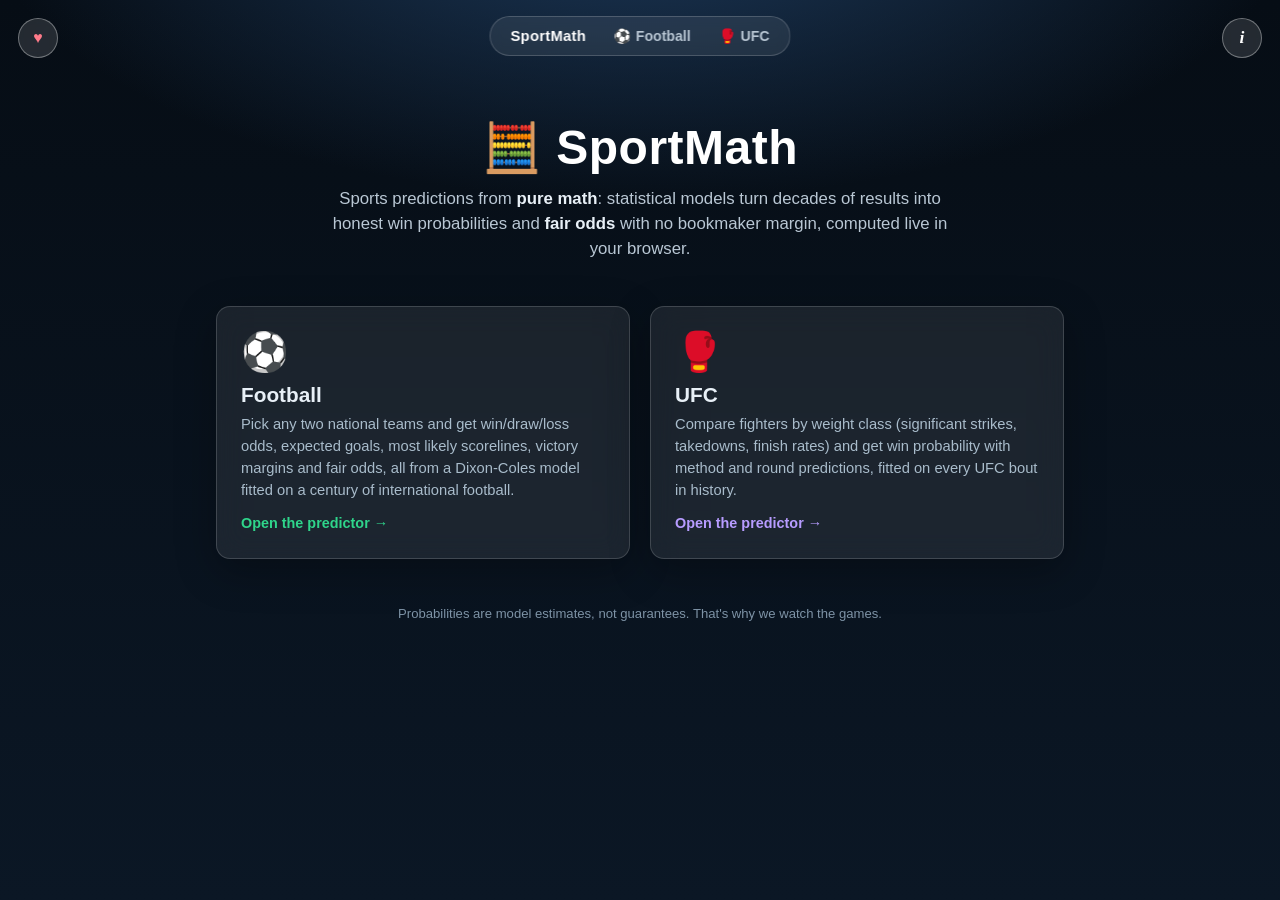
==== docs/index.html @ b3342089 "Initial commit" ====
<!DOCTYPE html>
<html lang="en">
<head>
  <meta charset="UTF-8">
  <meta name="viewport" content="width=device-width, initial-scale=1.0">
  <title>SportMath: sports predictions from pure math</title>
  <meta name="description" content="SportMath turns decades of sports data into honest win probabilities and fair odds with no bookmaker margin, everything computed live in your browser.">

  <!-- social link previews (Open Graph + Twitter) -->
  <meta property="og:type" content="website">
  <meta property="og:title" content="SportMath: sports predictions from pure math">
  <meta property="og:description" content="Honest win probabilities and fair odds computed from statistical models, live in your browser. Football now, UFC coming.">
  <meta property="og:url" content="https://xackerlud31337.github.io/worldcup-predictor/">
  <meta property="og:image" content="https://xackerlud31337.github.io/worldcup-predictor/og-home.png">
  <meta property="og:image:width" content="1200">
  <meta property="og:image:height" content="630">
  <meta name="twitter:card" content="summary_large_image">
  <meta name="twitter:title" content="SportMath: sports predictions from pure math">
  <meta name="twitter:description" content="Honest win probabilities and fair odds computed from statistical models, live in your browser.">
  <meta name="twitter:image" content="https://xackerlud31337.github.io/worldcup-predictor/og-home.png">

  <link rel="icon" href="data:image/svg+xml,<svg xmlns='http://www.w3.org/2000/svg' viewBox='0 0 100 100'><text y='.9em' font-size='90'>&#129518;</text></svg>">
  <style>
    :root {
      --bg: #060d15;
      --bg2: #0b1725;
      --ink: #16232f;
      --muted: #6b7a88;
      --line: #e4e9ee;
      --accent: #3b82f6;      /* homepage is blue; football green, UFC purple */
      --accent-dark: #2563eb;
      --radius: 14px;
    }
    * { box-sizing: border-box; }
    body {
      margin: 0;
      font-family: -apple-system, BlinkMacSystemFont, "Segoe UI", Roboto,
                   "Helvetica Neue", Arial, sans-serif;
      color: #fff;
      background:
        radial-gradient(1100px 500px at 50% -100px, #1d3a5c 0%, transparent 60%),
        linear-gradient(180deg, var(--bg) 0%, var(--bg2) 100%);
      min-height: 100vh;
    }

    /* corner buttons (glyphs from CSS so crawlers don't scrape them) */
    .info-fab {
      position: absolute;
      top: 18px;
      right: 18px;
      z-index: 60;
      width: 40px;
      height: 40px;
      border-radius: 50%;
      border: 1px solid rgba(255, 255, 255, .35);
      background: rgba(255, 255, 255, .12);
      color: #fff;
      font: italic 700 1.1rem/1 Georgia, "Times New Roman", serif;
      cursor: pointer;
      backdrop-filter: blur(4px);
      -webkit-backdrop-filter: blur(4px);
      transition: background .15s, transform .15s;
    }
    .info-fab:hover { background: rgba(255, 255, 255, .28); transform: scale(1.07); }
    .info-fab::before { content: "i"; }
    .donate-fab {
      left: 18px;
      right: auto;
      font: 700 1rem/1 -apple-system, BlinkMacSystemFont, "Segoe UI", sans-serif;
      color: #ff7b8a;
    }
    .donate-fab::before { content: "\2665"; }

    /* top nav */
    .topnav {
      position: absolute;
      top: 16px;
      left: 50%;
      transform: translateX(-50%);
      z-index: 55;
      display: flex;
      align-items: center;
      gap: 4px;
      padding: 5px 8px;
      border-radius: 999px;
      border: 1px solid rgba(255, 255, 255, .18);
      background: rgba(255, 255, 255, .08);
      backdrop-filter: blur(6px);
      -webkit-backdrop-filter: blur(6px);
      white-space: nowrap;
    }
    .nav-brand {
      padding: 6px 12px;
      font-weight: 800;
      font-size: .92rem;
      letter-spacing: .02em;
      color: #fff;
      text-decoration: none;
      border-radius: 999px;
    }
    .nav-brand:hover { background: rgba(255, 255, 255, .12); }
    .nav-item {
      padding: 6px 12px;
      font-size: .88rem;
      font-weight: 600;
      color: #b9c7d4;
      text-decoration: none;
      border-radius: 999px;
    }
    a.nav-item:hover { color: #fff; background: rgba(255, 255, 255, .12); }
    .nav-item.active { color: #fff; background: rgba(59, 130, 246, .35); }
    .nav-item.soon { cursor: default; opacity: .65; }
    .nav-item.soon i {
      font-style: normal;
      font-size: .62rem;
      font-weight: 800;
      text-transform: uppercase;
      letter-spacing: .05em;
      background: rgba(255, 255, 255, .18);
      border-radius: 999px;
      padding: 2px 6px;
      margin-left: 3px;
      vertical-align: 1px;
    }

    /* layout */
    .wrap {
      max-width: 880px;
      margin: 0 auto;
      padding: 120px 16px 48px;
      text-align: center;
    }
    h1 { margin: 0 0 10px; font-size: 3rem; letter-spacing: .5px; }
    .tagline {
      margin: 0 auto 44px;
      max-width: 620px;
      color: #b9c7d4;
      font-size: 1.05rem;
      line-height: 1.5;
    }
    .tagline b { color: #e8f0f7; }

    .sports {
      display: grid;
      grid-template-columns: 1fr 1fr;
      gap: 20px;
      text-align: left;
    }
    .sport-card {
      display: block;
      background: rgba(255, 255, 255, .08);
      border: 1px solid rgba(255, 255, 255, .16);
      backdrop-filter: blur(14px);
      -webkit-backdrop-filter: blur(14px);
      color: #e8f0f7;
      border-radius: var(--radius);
      padding: 26px 24px;
      text-decoration: none;
      box-shadow: 0 12px 40px rgba(0, 0, 0, .3);
      transition: transform .15s, box-shadow .15s, background .15s;
    }
    a.sport-card:hover {
      transform: translateY(-4px);
      background: rgba(255, 255, 255, .13);
      box-shadow: 0 18px 50px rgba(0, 0, 0, .45);
    }
    .sport-icon { font-size: 2.4rem; line-height: 1; }
    .sport-card h2 { margin: 12px 0 6px; font-size: 1.3rem; }
    .sport-card p { margin: 0; color: #a9bccb; font-size: .92rem; line-height: 1.5; }
    .sport-cta {
      display: inline-block;
      margin-top: 14px;
      font-weight: 700;
      font-size: .9rem;
      color: #2fd58b;
    }
    .sport-card.disabled { opacity: .7; cursor: default; }
    .soon-chip {
      display: inline-block;
      margin-top: 14px;
      font-size: .72rem;
      font-weight: 800;
      text-transform: uppercase;
      letter-spacing: .06em;
      background: rgba(167, 139, 250, .18); /* purple — UFC's future accent */
      color: #c4b5fd;
      border-radius: 999px;
      padding: 5px 10px;
    }

    .foot {
      margin-top: 44px;
      color: #7e93a6;
      font-size: .82rem;
      line-height: 1.6;
    }

    /* popups (shared look with the sport pages) */
    .info-overlay {
      position: fixed;
      inset: 0;
      z-index: 70;
      background: rgba(8, 18, 28, .55);
      backdrop-filter: blur(3px);
      -webkit-backdrop-filter: blur(3px);
      display: flex;
      align-items: center;
      justify-content: center;
      padding: 20px;
      animation: fadein .2s ease;
    }
    @keyframes fadein { from { opacity: 0; } }
    .info-overlay[hidden] { display: none; }
    .info-modal {
      position: relative;
      max-width: 560px;
      max-height: 82vh;
      overflow-y: auto;
      background: rgba(16, 30, 46, .88);
      backdrop-filter: blur(16px);
      -webkit-backdrop-filter: blur(16px);
      border: 1px solid rgba(255, 255, 255, .22);
      border-radius: var(--radius);
      padding: 28px 30px;
      box-shadow: 0 24px 60px rgba(0, 0, 0, .45);
      color: #e8f0f7;
      text-align: left;
    }
    .info-modal h2 { margin: 0 0 12px; font-size: 1.3rem; padding-right: 28px; }
    .info-body { margin: 0; line-height: 1.62; font-size: .95rem; }
    .info-close {
      position: absolute;
      top: 12px;
      right: 14px;
      border: none;
      background: none;
      font-size: 1.6rem;
      line-height: 1;
      color: #9fb2c2;
      cursor: pointer;
      padding: 2px 6px;
    }
    .info-close:hover { color: #fff; }
    .donate-option { margin-top: 18px; }
    .donate-label {
      display: block;
      margin-bottom: 7px;
      font-size: .78rem;
      font-weight: 700;
      text-transform: uppercase;
      letter-spacing: .06em;
      color: #9fb2c2;
    }
    .donate-row { display: flex; align-items: stretch; gap: 8px; flex-wrap: wrap; }
    .donate-row code {
      flex: 1 1 auto;
      min-width: 0;
      display: flex;
      align-items: center;
      background: rgba(255, 255, 255, .08);
      border: 1px solid rgba(255, 255, 255, .16);
      border-radius: 8px;
      padding: 9px 11px;
      font-size: .82rem;
      word-break: break-all;
    }
    .copy-btn {
      flex: none;
      display: inline-flex;
      align-items: center;
      border: 1px solid rgba(255, 255, 255, .16);
      background: rgba(255, 255, 255, .08);
      border-radius: 8px;
      padding: 8px 14px;
      font-size: .85rem;
      font-weight: 700;
      color: #e8f0f7;
      cursor: pointer;
      text-decoration: none;
      transition: border-color .15s, color .15s, background .15s;
    }
    .copy-btn:hover { border-color: var(--accent); color: #7fb0ff; }
    .copy-btn.copied { border-color: var(--accent); background: var(--accent); color: #fff; }

    @media (max-width: 640px) {
      .info-fab { width: 36px; height: 36px; top: 12px; right: 12px; }
      .donate-fab { left: 12px; right: auto; }
      .topnav { top: 12px; padding: 4px 6px; }
      .nav-txt { display: none; }
      .nav-brand { font-size: .85rem; padding: 6px 9px; }
      .nav-item { padding: 6px 9px; }
      .wrap { padding-top: 96px; }
      h1 { font-size: 2.1rem; }
      .sports { grid-template-columns: 1fr; }
      .info-overlay { padding: 12px; }
      .info-modal { padding: 20px 18px; max-height: 88vh; }
    }
    @media (hover: none) {
      body { background-attachment: scroll; }
    }
  </style>
</head>
<body>
  <button type="button" id="info-btn" class="info-fab" title="What is SportMath?" aria-label="What is SportMath?"></button>
  <button type="button" id="donate-btn" class="info-fab donate-fab" title="Support the project" aria-label="Support the project"></button>

  <nav class="topnav" aria-label="Sports">
    <a href="./" class="nav-brand">SportMath</a>
    <a href="football/" class="nav-item">&#9917;<span class="nav-txt"> Football</span></a>
    <a href="ufc/" class="nav-item">&#129354;<span class="nav-txt"> UFC</span></a>
  </nav>

  <main class="wrap">
    <h1>&#129518; SportMath</h1>
    <p class="tagline">Sports predictions from <b>pure math</b>: statistical models turn
      decades of results into honest win probabilities and <b>fair odds</b> with no bookmaker
      margin, computed live in your browser.</p>

    <div class="sports">
      <a class="sport-card" href="football/">
        <span class="sport-icon">&#9917;</span>
        <h2>Football</h2>
        <p>Pick any two national teams and get win/draw/loss odds, expected goals, most likely
          scorelines, victory margins and fair odds, all from a Dixon-Coles model fitted on a
          century of international football.</p>
        <span class="sport-cta">Open the predictor &rarr;</span>
      </a>

      <a class="sport-card" href="ufc/">
        <span class="sport-icon">&#129354;</span>
        <h2>UFC</h2>
        <p>Compare fighters by weight class (significant strikes, takedowns, finish rates)
          and get win probability with method and round predictions, fitted on every
          UFC bout in history.</p>
        <span class="sport-cta" style="color:#b79cff;">Open the predictor &rarr;</span>
      </a>
    </div>

    <footer class="foot">
      Probabilities are model estimates, not guarantees. That's why we watch the games.
    </footer>
  </main>

  <div id="info-overlay" class="info-overlay" hidden>
    <div class="info-modal" role="dialog" aria-modal="true" aria-labelledby="info-title">
      <button type="button" id="info-close" class="info-close" aria-label="Close">&times;</button>
      <h2 id="info-title">What is SportMath?</h2>
      <p class="info-body">
        SportMath is a collection of sports predictors built on one idea: <b>probabilities,
        not opinions</b>. Each sport section fits a statistical model on decades of real
        results (for football, a Dixon-Coles goal model over 30,000+ international
        matches) and turns any matchup you pick into win probabilities, expected
        scorelines and <b>fair odds</b>: the break-even betting price implied by the math,
        before any bookmaker adds their margin. Compare those fair odds with a bookmaker's
        and you can see instantly which side of the price you're on. Everything is computed
        live in your browser: no server, no login, no tracking of who you are. Each
        sport's page has its own &#9432; button explaining exactly how its model works.
        Estimates, not guarantees. That's why we watch the games.
      </p>
    </div>
  </div>

  <div id="donate-overlay" class="info-overlay" hidden>
    <div class="info-modal" role="dialog" aria-modal="true" aria-labelledby="donate-title">
      <button type="button" id="donate-close" class="info-close" aria-label="Close">&times;</button>
      <h2 id="donate-title">&#9829; Support the project</h2>
      <p class="info-body">
        SportMath is free, open and runs entirely in your browser. If it made the games
        a little more fun, you can chip in to keep it running and growing. Any
        amount is hugely appreciated!
      </p>
      <div class="donate-option">
        <span class="donate-label">&#8383; Bitcoin</span>
        <div class="donate-row">
          <code>bc1qwvxqvyzkzn9nn28hrmrd55s8ys7un9p4jnryll</code>
          <button type="button" class="copy-btn" data-copy="bc1qwvxqvyzkzn9nn28hrmrd55s8ys7un9p4jnryll">Copy</button>
        </div>
      </div>
      <div class="donate-option">
        <span class="donate-label">Revolut</span>
        <div class="donate-row">
          <code>@ivanmandev77</code>
          <button type="button" class="copy-btn" data-copy="@ivanmandev77">Copy</button>
          <a class="copy-btn" href="https://revolut.me/ivanmandev77" target="_blank" rel="noopener">Open&nbsp;&#8599;</a>
        </div>
      </div>
      <div class="donate-option">
        <span class="donate-label">Made by</span>
        <div class="donate-row">
          <code>xackerlud.com</code>
          <a class="copy-btn" href="https://www.xackerlud.com/" target="_blank" rel="noopener">Open&nbsp;&#8599;</a>
        </div>
      </div>
    </div>
  </div>

  <script>
    const infoOverlay = document.getElementById("info-overlay");
    const donateOverlay = document.getElementById("donate-overlay");
    document.getElementById("info-btn").onclick = () => { infoOverlay.hidden = false; };
    document.getElementById("info-close").onclick = () => { infoOverlay.hidden = true; };
    document.getElementById("donate-btn").onclick = () => { donateOverlay.hidden = false; };
    document.getElementById("donate-close").onclick = () => { donateOverlay.hidden = true; };
    [infoOverlay, donateOverlay].forEach((ov) => {
      ov.addEventListener("click", (e) => { if (e.target === ov) ov.hidden = true; });
    });
    document.addEventListener("keydown", (e) => {
      if (e.key === "Escape") { infoOverlay.hidden = true; donateOverlay.hidden = true; }
    });
    document.querySelectorAll(".copy-btn[data-copy]").forEach((btn) => {
      btn.onclick = async () => {
        try { await navigator.clipboard.writeText(btn.dataset.copy); }
        catch (e) {
          const ta = document.createElement("textarea");
          ta.value = btn.dataset.copy;
          document.body.appendChild(ta); ta.select();
          document.execCommand("copy"); ta.remove();
        }
        const old = btn.textContent;
        btn.textContent = "Copied!";
        btn.classList.add("copied");
        setTimeout(() => { btn.textContent = old; btn.classList.remove("copied"); }, 1500);
      };
    });
  </script>
  <!-- GoatCounter analytics -->
  <script data-goatcounter="https://xackerlud-worldcup.goatcounter.com/count"
          async src="//gc.zgo.at/count.js"></script>
</body>
</html>
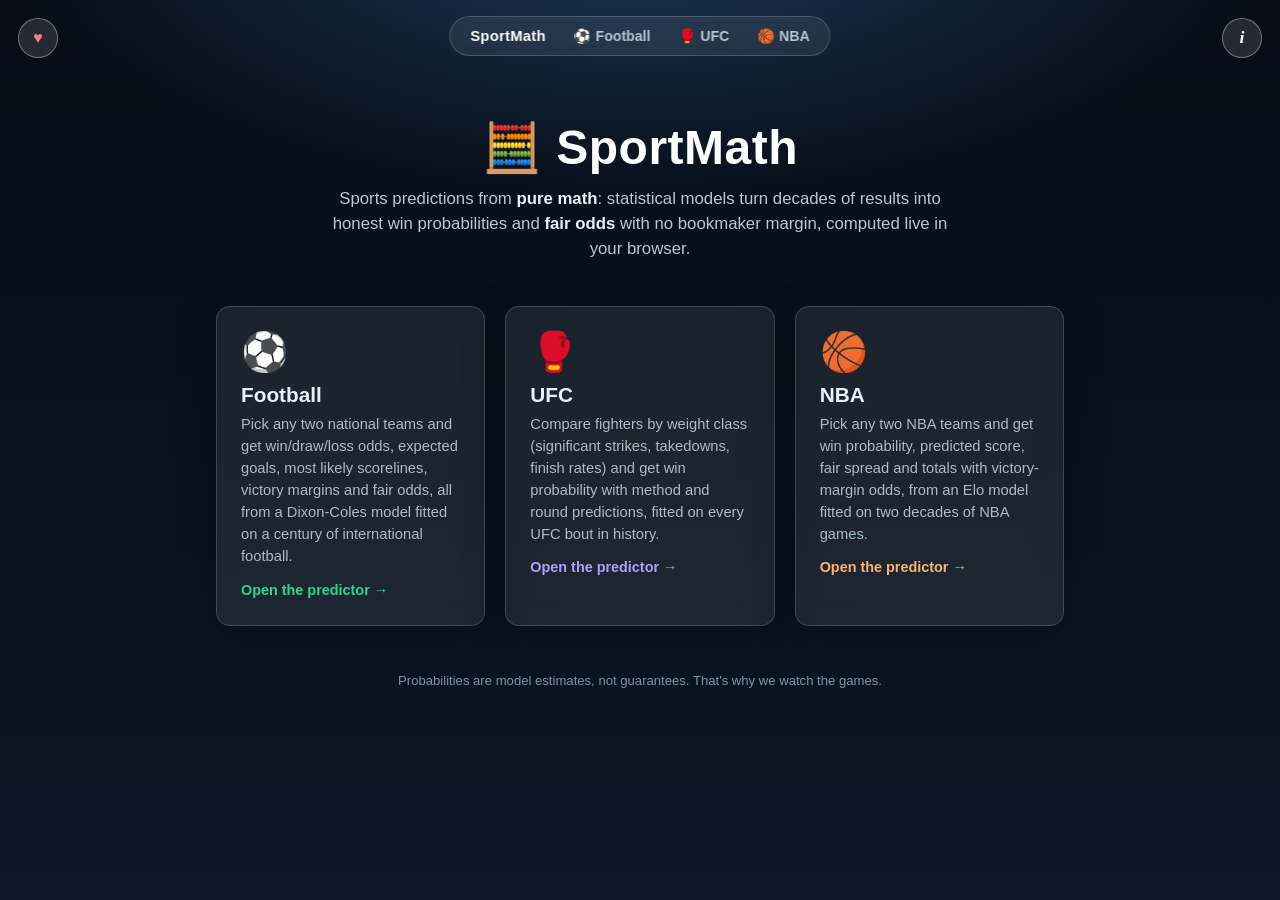
==== commit d12494bd: "Add NBA section: Elo + normal-margin model fitted on two decades of games nba_build.py downloads eve" ====
--- a/docs/index.html
+++ b/docs/index.html
@@ -9,7 +9,7 @@
   <!-- social link previews (Open Graph + Twitter) -->
   <meta property="og:type" content="website">
   <meta property="og:title" content="SportMath: sports predictions from pure math">
-  <meta property="og:description" content="Honest win probabilities and fair odds computed from statistical models, live in your browser. Football now, UFC coming.">
+  <meta property="og:description" content="Honest win probabilities and fair odds computed from statistical models, live in your browser. Football, UFC and NBA.">
   <meta property="og:url" content="https://xackerlud31337.github.io/worldcup-predictor/">
   <meta property="og:image" content="https://xackerlud31337.github.io/worldcup-predictor/og-home.png">
   <meta property="og:image:width" content="1200">
@@ -142,7 +142,7 @@
 
     .sports {
       display: grid;
-      grid-template-columns: 1fr 1fr;
+      grid-template-columns: repeat(3, 1fr);
       gap: 20px;
       text-align: left;
     }
@@ -308,6 +308,7 @@
     <a href="./" class="nav-brand">SportMath</a>
     <a href="football/" class="nav-item">&#9917;<span class="nav-txt"> Football</span></a>
     <a href="ufc/" class="nav-item">&#129354;<span class="nav-txt"> UFC</span></a>
+    <a href="nba/" class="nav-item">&#127936;<span class="nav-txt"> NBA</span></a>
   </nav>
 
   <main class="wrap">
@@ -333,6 +334,15 @@
           and get win probability with method and round predictions, fitted on every
           UFC bout in history.</p>
         <span class="sport-cta" style="color:#b79cff;">Open the predictor &rarr;</span>
+      </a>
+
+      <a class="sport-card" href="nba/">
+        <span class="sport-icon">&#127936;</span>
+        <h2>NBA</h2>
+        <p>Pick any two NBA teams and get win probability, predicted score, fair
+          spread and totals with victory-margin odds, from an Elo model fitted
+          on two decades of NBA games.</p>
+        <span class="sport-cta" style="color:#ffb26b;">Open the predictor &rarr;</span>
       </a>
     </div>
 
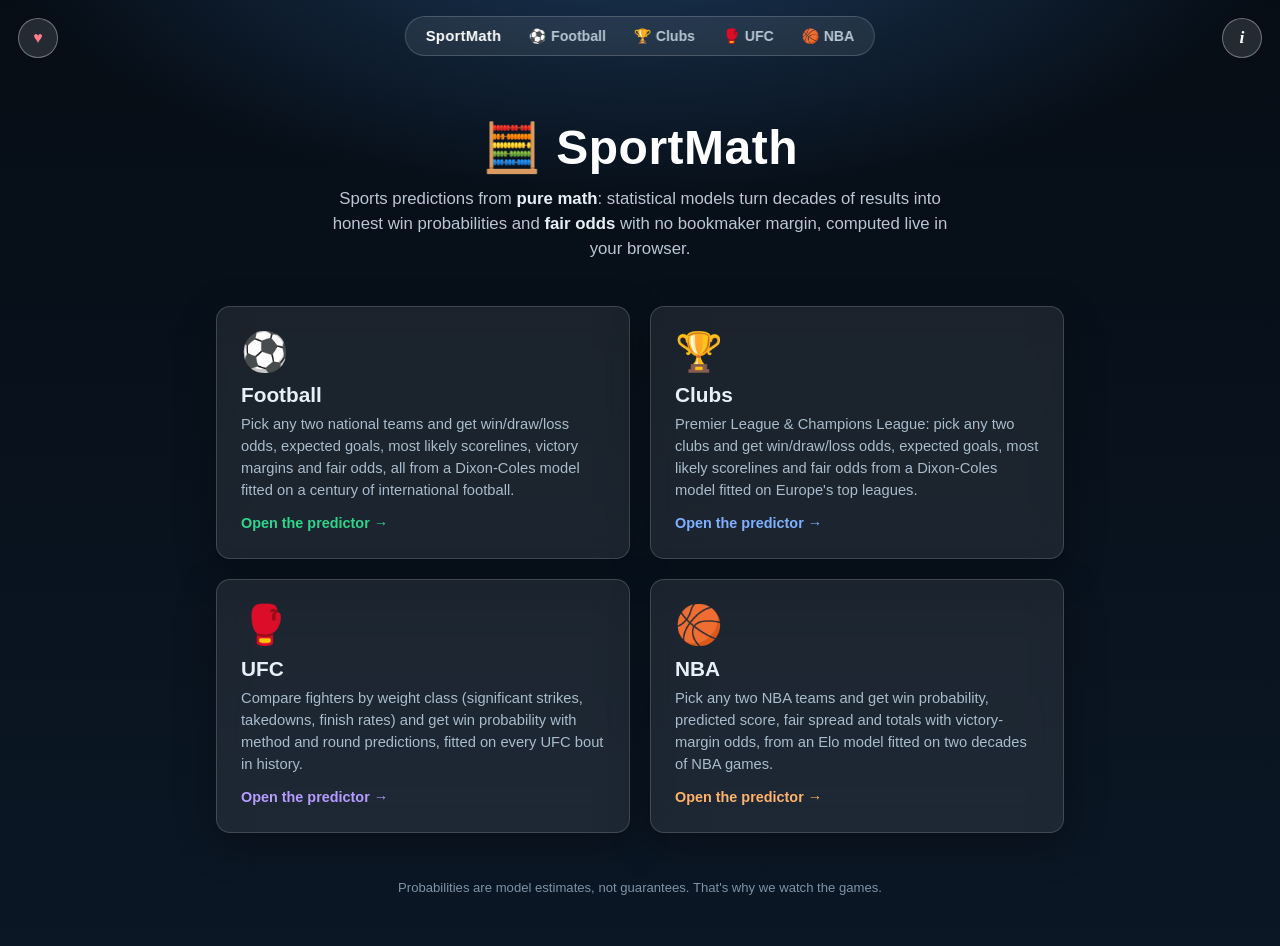
==== commit 1f244611: "Add Clubs section: EPL + Champions League model with player-level squad toggles Dixon-Coles fitted o" ====
--- a/docs/index.html
+++ b/docs/index.html
@@ -9,7 +9,7 @@
   <!-- social link previews (Open Graph + Twitter) -->
   <meta property="og:type" content="website">
   <meta property="og:title" content="SportMath: sports predictions from pure math">
-  <meta property="og:description" content="Honest win probabilities and fair odds computed from statistical models, live in your browser. Football, UFC and NBA.">
+  <meta property="og:description" content="Honest win probabilities and fair odds computed from statistical models, live in your browser. Football, club football, UFC and NBA.">
   <meta property="og:url" content="https://xackerlud31337.github.io/worldcup-predictor/">
   <meta property="og:image" content="https://xackerlud31337.github.io/worldcup-predictor/og-home.png">
   <meta property="og:image:width" content="1200">
@@ -142,7 +142,7 @@
 
     .sports {
       display: grid;
-      grid-template-columns: repeat(3, 1fr);
+      grid-template-columns: repeat(2, 1fr);
       gap: 20px;
       text-align: left;
     }
@@ -307,6 +307,7 @@
   <nav class="topnav" aria-label="Sports">
     <a href="./" class="nav-brand">SportMath</a>
     <a href="football/" class="nav-item">&#9917;<span class="nav-txt"> Football</span></a>
+    <a href="clubs/" class="nav-item">&#127942;<span class="nav-txt"> Clubs</span></a>
     <a href="ufc/" class="nav-item">&#129354;<span class="nav-txt"> UFC</span></a>
     <a href="nba/" class="nav-item">&#127936;<span class="nav-txt"> NBA</span></a>
   </nav>
@@ -325,6 +326,15 @@
           scorelines, victory margins and fair odds, all from a Dixon-Coles model fitted on a
           century of international football.</p>
         <span class="sport-cta">Open the predictor &rarr;</span>
+      </a>
+
+      <a class="sport-card" href="clubs/">
+        <span class="sport-icon">&#127942;</span>
+        <h2>Clubs</h2>
+        <p>Premier League &amp; Champions League: pick any two clubs and get win/draw/loss
+          odds, expected goals, most likely scorelines and fair odds from a Dixon-Coles
+          model fitted on Europe's top leagues.</p>
+        <span class="sport-cta" style="color:#7fb0ff;">Open the predictor &rarr;</span>
       </a>
 
       <a class="sport-card" href="ufc/">
